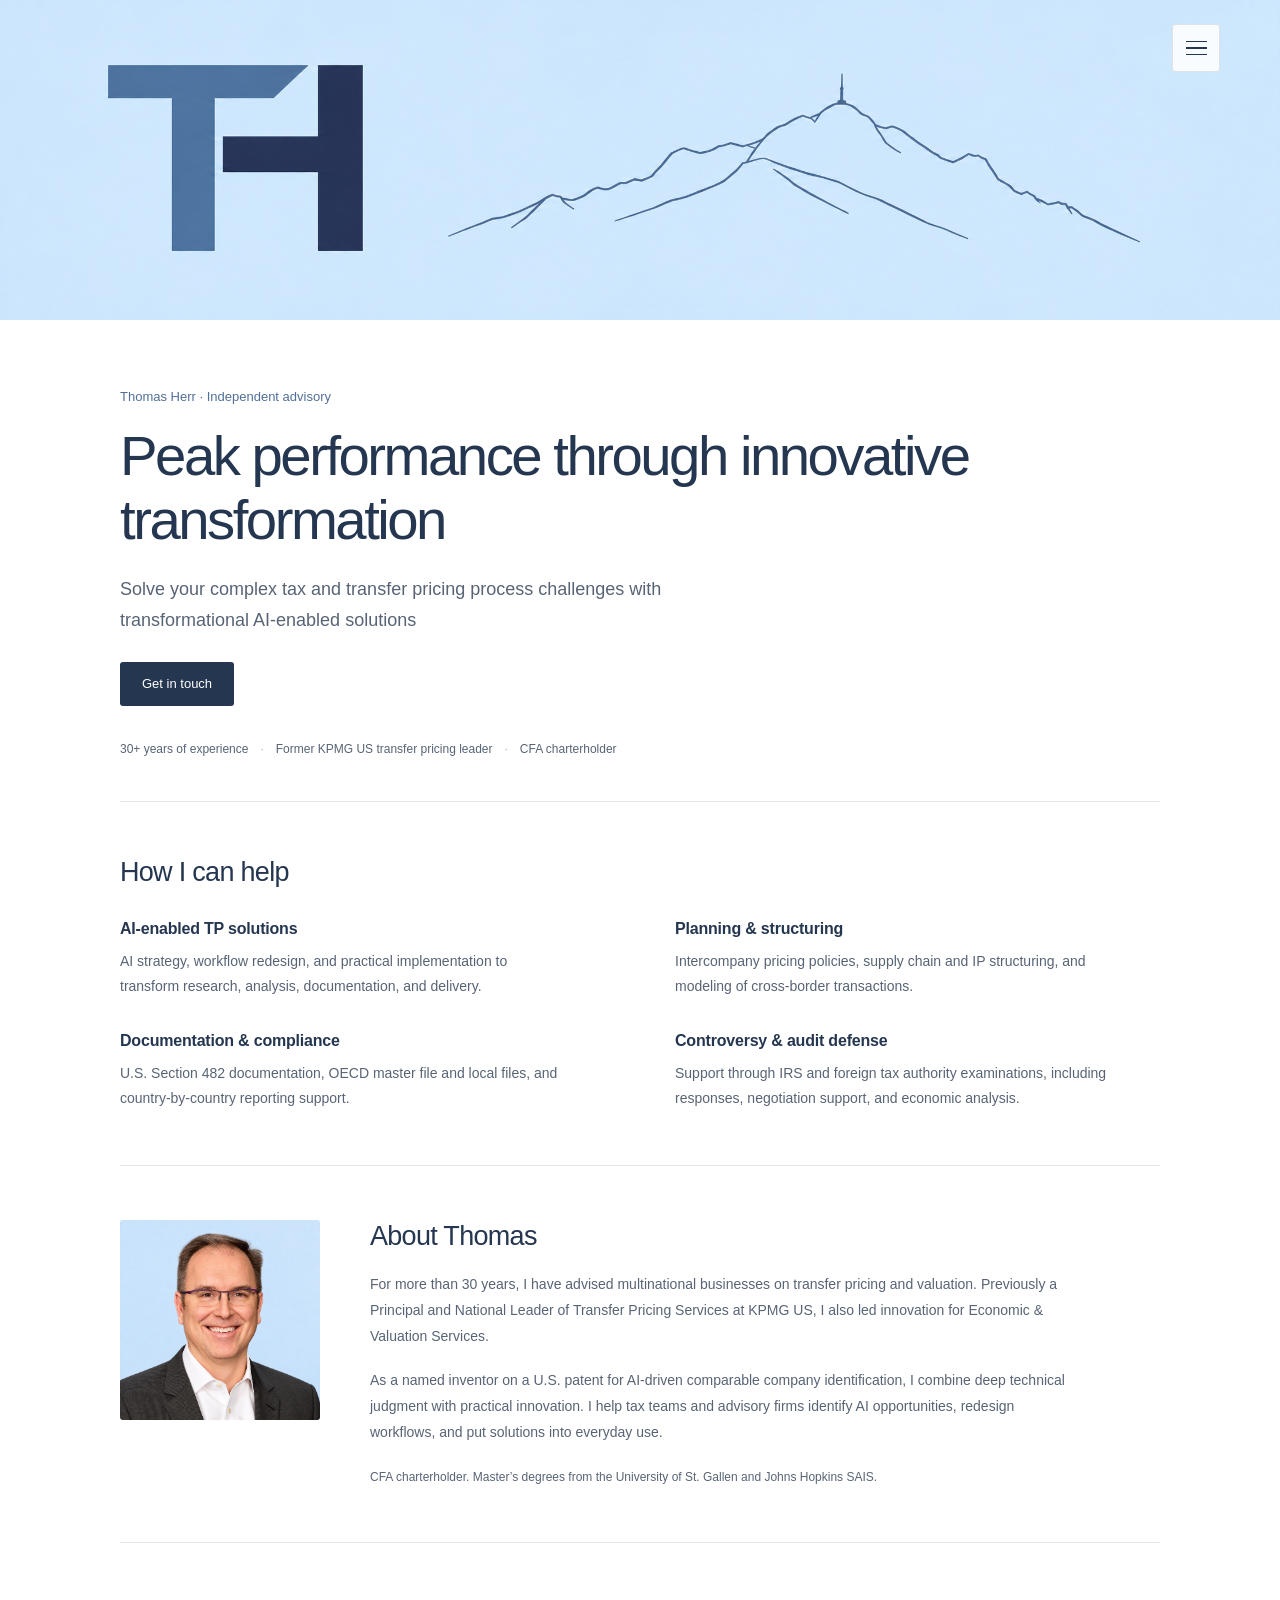
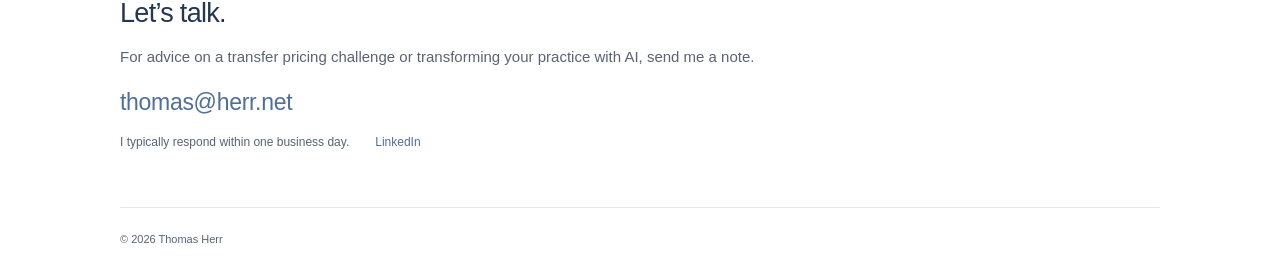
==== index.html @ 172b8a84 "Use a tightly fitted TH logo as the browser favicon" ====
<!doctype html>
<html lang="en">
<head>
  <meta charset="utf-8">
  <meta name="viewport" content="width=device-width, initial-scale=1">
  <meta name="theme-color" content="#ffffff">
  <link rel="canonical" href="https://www.herr.net/">
  <meta name="description" content="Independent transfer pricing advice and AI-enabled TP solutions from Thomas Herr. 30+ years of experience helping businesses solve TP challenges and transform their practices with AI.">
  <title>Thomas Herr — Transfer Pricing & AI-Enabled Transformation</title>
  <link rel="icon" href="favicon.ico?v=20261029-th" sizes="16x16 32x32 48x48">
  <link rel="icon" href="favicon-32.png?v=20261029-th" type="image/png" sizes="32x32">
  <link rel="icon" href="favicon.svg?v=20261029-th" type="image/svg+xml" sizes="any">
  <link rel="preload" href="assets/website-banner.png" as="image">
  <link rel="stylesheet" href="styles.css?v=20261029-santis-draw">
  <script src="script.js?v=20261029-santis-draw" defer></script>
</head>
<body>
<div class="intro-overlay" id="intro-overlay" hidden>
  <div class="intro-background"></div>
  <svg id="intro-scene" aria-hidden="true" focusable="false" xmlns="http://www.w3.org/2000/svg" width="2171" height="724" viewBox="0 0 2171 724" role="img" aria-labelledby="santis-title santis-desc">
  <title id="santis-title">Säntis and the Thomas Herr monogram</title>
  <desc id="santis-desc">The Säntis ridgeline and summit mast, traced from the supplied website banner, alongside the TH monogram.</desc>
  <defs>
    <linearGradient id="santis-steel" gradientUnits="userSpaceOnUse" x1="0" y1="0" x2="1" y2="1" gradientTransform="translate(248 343) scale(597 558)">
      <stop stop-color="#587caa"/><stop offset="1" stop-color="#42628c"/>
    </linearGradient>
    <linearGradient id="santis-navy" gradientUnits="userSpaceOnUse" x1="0" y1="0" x2="1" y2="1" gradientTransform="translate(598 343) scale(409 558)">
      <stop stop-color="#2e4268"/><stop offset="1" stop-color="#233351"/>
    </linearGradient>
  </defs>
  <g id="intro-mountain" fill="none" stroke="#4c6e94" stroke-width="3.5" stroke-linecap="round" stroke-linejoin="round">
    <path id="santis-main" class="intro-ridge" data-ridge="main" pathLength="1" d="M760 491 L800 475 L834 461.5 L852 459 L878 450 L912 433.5 L926 425.5 L934 421.5 L947 424 L970 430 L991 421.5 L999 415 Q1006 410 1011 409 Q1023 414 1031 411 L1049 401.5 L1061 400.5 L1075 394.5 L1088 396.5 L1106 388 L1138 351 L1156 342 L1159 341.5 L1189 349.5 Q1204 347 1219 338 L1230 336 L1238 333 L1261 338 L1270 336.5 L1287 330 L1304 316 L1319 305.5 L1329 302.5 L1350 290.5 L1361 286 L1376 290 L1385 285 L1393 279.5 L1405 271.5 Q1420 262 1428 264 Q1439 264 1446 270.5 L1460 282.5 L1473 288.5 L1486 303.5 L1498 307 L1505 307 L1510 305 L1518 306 L1531 312.5 L1557 332.5 L1580 348 L1597 359 L1616 365 L1643 351 L1653 355 L1659 354 L1672 361.5 L1693 394.5 L1709 403.5 L1721 414.5 L1731 419 L1742 416 L1752 422 L1758 429 L1768 431.5 L1776 437 L1794 433 L1805 436 L1812 444 L1816 441.5 L1820 443.5 L1836 456.5 L1851 462 L1880 477.5 L1932 500.5"/>
    <path id="santis-mast" class="intro-ridge" data-ridge="mast" pathLength="1" d="M1427.5 263 L1427.5 216 M1425.5 240 L1429.5 240 M1424 261 L1431.5 261"/>
    <path id="santis-detail-1" class="intro-ridge" data-ridge="detail-1" pathLength="1" d="M1043 465 L1080 452.5 L1110 442 Q1133 431 1150 427.5 L1180 417.5 L1210 405.5 Q1229 398 1240 386.5 L1250 378 L1260 367 L1270 364.5 Q1287 359 1295 359 Q1304 360 1310 364 L1340 375 L1370 384.5 L1400 392 L1420 398 L1440 408 L1460 418 L1480 425 L1500 433.5 L1530 447.5 L1560 462.5 L1580 471.5 L1600 478 L1620 486.5 L1641 495.5"/>
    <path id="santis-detail-2" class="intro-ridge" data-ridge="detail-2" pathLength="1" d="M867 477 Q889 463 903 449 L920 431 L934 421.5 L949 426 L956 438 L973 446"/>
    <path id="santis-detail-3" class="intro-ridge" data-ridge="detail-3" pathLength="1" d="M1313 377 Q1331 389 1344 400 Q1365 415 1390 427.5 L1410 438 L1438 453"/>
    <path id="santis-detail-4" class="intro-ridge" data-ridge="detail-4" pathLength="1" d="M1484 303 Q1494 320 1503 332 Q1513 342 1527 349 M1266 365 Q1279 342 1297 322 M1376 290 L1383 297 L1391 282 M1805 436 L1816 452"/>
  </g>
  <g id="intro-mark" class="intro-logo">
    <svg x="184" y="201" width="431" height="316" viewBox="248 343 759 558" preserveAspectRatio="none" overflow="visible">
      <path id="santis-t-cap" fill="url(#santis-steel)" d="M248 343 H845 L744 442 H248 Z"/>
      <path id="santis-t-stem" fill="url(#santis-steel)" d="M452 442 H577 V901 H452 Z"/>
      <path id="santis-h-crossbar" fill="url(#santis-navy)" d="M598 557 H868 V666 H598 Z"/>
      <path id="santis-h-upright" fill="url(#santis-navy)" d="M868 343 H1007 V901 H868 Z"/>
    </svg>
  </g>
</svg>
  <button id="skip-intro" type="button">Skip intro</button>
</div>
<div id="site-content">
<a class="skip" href="#main">Skip to content</a>
<header class="site-header" id="top">
  <a class="banner-home" href="#top" aria-label="Thomas Herr — home">
    <img id="site-banner" src="assets/website-banner.png" width="2171" height="724" alt="Thomas Herr TH monogram beside a line drawing of the Säntis ridge" fetchpriority="high">
    <span id="banner-logo-target" aria-hidden="true"></span>
  </a>
  <button id="menu-toggle" class="menu-toggle" aria-label="Open menu" aria-controls="navigation" aria-expanded="false"><span></span><span></span><span></span></button>
  <nav id="navigation" aria-label="Main navigation" hidden><a href="#expertise">Services</a><a href="#about">About</a><a href="#contact">Contact</a></nav>
</header>
<main id="main" class="wrap">
  <section class="hero" aria-labelledby="hero-heading">
    <p class="intro-label">Thomas Herr · Independent advisory</p>
    <h1 id="hero-heading">Peak performance through innovative transformation</h1>
    <p class="hero-intro">Solve your complex tax and transfer pricing process challenges with transformational AI-enabled solutions</p>
    <a class="button" href="mailto:thomas@herr.net">Get in touch</a>
    <p class="credentials">30+ years of experience <span aria-hidden="true">·</span> Former KPMG US transfer pricing leader <span aria-hidden="true">·</span> CFA charterholder</p>
  </section>
  <div id="services" aria-hidden="true"></div>
  <section class="expertise section" id="expertise" aria-labelledby="expertise-heading">
    <h2 id="expertise-heading">How I can help</h2>
    <div class="service-grid">
      <article class="service"><h3>AI-enabled TP solutions</h3><p>AI strategy, workflow redesign, and practical implementation to transform research, analysis, documentation, and delivery.</p></article>
      <article class="service"><h3>Planning & structuring</h3><p>Intercompany pricing policies, supply chain and IP structuring, and modeling of cross-border transactions.</p></article>
      <article class="service"><h3>Documentation & compliance</h3><p>U.S. Section 482 documentation, OECD master file and local files, and country-by-country reporting support.</p></article>
      <article class="service"><h3>Controversy & audit defense</h3><p>Support through IRS and foreign tax authority examinations, including responses, negotiation support, and economic analysis.</p></article>
    </div>
  </section>
  <section class="about section" id="about" aria-labelledby="about-heading">
    <img class="portrait" src="assets/thomas-herr.png" width="1254" height="1254" alt="Thomas Herr" loading="lazy">
    <div class="about-copy">
      <h2 id="about-heading">About Thomas</h2>
      <p>For more than 30 years, I have advised multinational businesses on transfer pricing and valuation. Previously a Principal and National Leader of Transfer Pricing Services at KPMG US, I also led innovation for Economic & Valuation Services.</p>
      <p>As a named inventor on a U.S. patent for AI-driven comparable company identification, I combine deep technical judgment with practical innovation. I help tax teams and advisory firms identify AI opportunities, redesign workflows, and put solutions into everyday use.</p>
      <p class="qualifications">CFA charterholder. Master’s degrees from the University of St. Gallen and Johns Hopkins SAIS.</p>
    </div>
  </section>
  <section class="contact section" id="contact" aria-labelledby="contact-heading">
    <h2 id="contact-heading">Let’s talk.</h2>
    <p>For advice on a transfer pricing challenge or transforming your practice with AI, send me a note.</p>
    <a class="email" href="mailto:thomas@herr.net">thomas@herr.net</a>
    <div class="contact-links"><span>I typically respond within one business day.</span><a href="https://www.linkedin.com/in/thomasherrkpmg/" target="_blank" rel="noopener noreferrer">LinkedIn</a></div>
  </section>
</main>
<footer class="wrap">© 2026 Thomas Herr</footer>
</div>
</body>
</html>
---- styles.css ----
:root {
  --ink: #253650;
  --blue: #516f97;
  --muted: #586475;
  --line: #e4e8ed;
  --font: -apple-system, BlinkMacSystemFont, 'Segoe UI', Arial, sans-serif;
}
* { box-sizing: border-box; }
html { scroll-behavior: smooth; scroll-padding-top: 28px; }
body { margin: 0; background: #fff; color: var(--ink); font: 16px/1.7 var(--font); -webkit-font-smoothing: antialiased; }
a { color: inherit; text-decoration: none; }
a:hover { color: var(--blue); }
button { font: inherit; }
a:focus-visible, button:focus-visible { outline: 3px solid var(--blue); outline-offset: 5px; }
img { display: block; max-width: 100%; }
p, h1, h2, h3 { margin: 0; }
.wrap { width: min(1040px, calc(100% - 96px)); margin-inline: auto; }
.skip { position: fixed; top: -70px; left: 16px; z-index: 100; padding: 10px 18px; color: #fff; background: var(--ink); }
.skip:focus { top: 12px; }
/* Banner and menu */
.site-header { position: relative; background: #cce1f5; }
.banner-home { display: block; position: relative; max-width: 1920px; margin-inline: auto; overflow: hidden; }
#site-banner { width: 100%; height: clamp(180px, 25vw, 360px); object-fit: cover; object-position: center; }
#banner-logo-target { position: absolute; pointer-events: none; }
.menu-toggle { position: absolute; top: 24px; right: max(28px, calc((100vw - 1160px) / 2)); z-index: 30; width: 48px; height: 48px; border: 1px solid #25365020; border-radius: 3px; background: #ffffffda; display: flex; flex-direction: column; align-items: center; justify-content: center; gap: 5px; cursor: pointer; }
.menu-toggle span { width: 21px; height: 1.5px; background: var(--ink); transition: transform .2s, opacity .2s; }
.menu-toggle:hover { background: #fff; }
.menu-toggle[aria-expanded=true] span:nth-child(1) { transform: translateY(6.5px) rotate(45deg); }
.menu-toggle[aria-expanded=true] span:nth-child(2) { opacity: 0; }
.menu-toggle[aria-expanded=true] span:nth-child(3) { transform: translateY(-6.5px) rotate(-45deg); }
#navigation { position: absolute; right: max(28px, calc((100vw - 1160px) / 2)); top: 80px; z-index: 25; width: 220px; padding: 10px; border: 1px solid var(--line); border-radius: 3px; background: #fff; box-shadow: 0 12px 35px #25365014; }
#navigation[hidden] { display: none; }
#navigation a { display: block; padding: 11px 14px; font-size: 14px; border-radius: 2px; }
#navigation a:hover, #navigation a:focus-visible { background: #f0f5fa; color: var(--ink); }
/* Logo introduction */
body.intro-active { overflow: hidden; }
.intro-overlay { position: fixed; inset: 0; z-index: 1000; overflow: hidden; }
.intro-overlay[hidden] { display: none; }
.intro-background { position: absolute; inset: 0; background: radial-gradient(ellipse at center, #d4e8fa, #bed7ef); }
#intro-scene { position: fixed; top: 0; left: 0; display: block; width: 1000px; max-width: none; height: auto; aspect-ratio: 2171 / 724; overflow: visible; transform-origin: 0 0; will-change: transform, opacity; }
#intro-mountain { transform-box: view-box; transform-origin: 0 0; will-change: transform; }
#intro-mark { opacity: 0; will-change: opacity; }
.intro-ridge { stroke-dasharray: 1; stroke-dashoffset: 1; opacity: 0; will-change: stroke-dashoffset, opacity; }
#skip-intro { position: absolute; right: 24px; bottom: 24px; border: 1px solid #25365025; border-radius: 3px; background: #ffffffd9; color: var(--ink); padding: 9px 16px; font-size: 12px; cursor: pointer; }
.hero { padding: 66px 0 42px; border-bottom: 1px solid var(--line); }
.intro-label { font-size: 13px; color: var(--blue); margin-bottom: 16px; }
h1 { font-size: clamp(40px, 4.4vw, 62px); line-height: 1.14; font-weight: 500; letter-spacing: -2.5px; }
.hero-intro { max-width: 650px; font-size: 18px; line-height: 1.7; color: var(--muted); margin-top: 22px; }
.button { display: inline-block; margin-top: 26px; padding: 11px 22px; border-radius: 3px; background: var(--ink); color: #fff; font-size: 13px; font-weight: 500; }
.button:hover { background: var(--blue); color: #fff; }
.credentials { display: flex; flex-wrap: wrap; gap: 6px 12px; margin-top: 33px; font-size: 12px; color: var(--muted); }
.credentials span { color: #a6afbb; }
.section { padding-block: 54px; border-bottom: 1px solid var(--line); }
h2 { font-size: 27px; line-height: 1.25; font-weight: 500; letter-spacing: -.7px; }
.service-grid { display: grid; grid-template-columns: 1fr 1fr; gap: 30px 70px; margin-top: 28px; }
h3 { font-size: 16px; line-height: 1.4; font-weight: 600; letter-spacing: -.2px; }
.service p { margin-top: 9px; max-width: 440px; color: var(--muted); font-size: 14px; line-height: 1.8; }
.about { display: grid; grid-template-columns: 200px 1fr; gap: 50px; align-items: start; }
.portrait { width: 200px; height: auto; aspect-ratio: 1; object-fit: cover; object-position: center top; border-radius: 3px; }
.about-copy p { max-width: 710px; color: var(--muted); font-size: 14px; line-height: 1.85; margin-top: 18px; }
.about-copy .qualifications { font-size: 12px; margin-top: 20px; }
.contact { border-bottom: 0; }
.contact>p { max-width: 650px; margin-top: 14px; color: var(--muted); font-size: 15px; }
.email { display: inline-block; margin-top: 16px; color: var(--blue); font-size: 23px; line-height: 1.4; letter-spacing: -.3px; }
.email:hover, .contact-links a:hover { text-decoration: underline; text-underline-offset: 4px; }
.contact-links { display: flex; flex-wrap: wrap; gap: 10px 26px; margin-top: 14px; font-size: 12px; color: var(--muted); }
.contact-links a { color: var(--blue); }
footer { padding-block: 22px; border-top: 1px solid var(--line); color: var(--muted); font-size: 11px; }
@media(max-width: 800px) {
  .wrap { width: calc(100% - 56px); }
  .hero { padding-top: 48px; }
  h1 { font-size: 46px; letter-spacing: -1.9px; }
  .service-grid { column-gap: 40px; }
  .about { grid-template-columns: 160px 1fr; gap: 32px; }
  .portrait { width: 160px; }
}
@media(max-width: 560px) {
  html { scroll-padding-top: 24px; }
  .wrap { width: calc(100% - 40px); }
  #site-banner { height: auto; }
  .menu-toggle { width: 42px; height: 42px; top: 16px; right: 16px; }
  #navigation { right: 16px; top: 66px; width: min(230px, calc(100vw - 32px)); }
  .hero { padding-block: 38px 32px; }
  .intro-label { font-size: 12px; margin-bottom: 14px; }
  h1 { max-width: 390px; font-size: 40px; line-height: 1.13; letter-spacing: -1.6px; }
  .hero-intro { font-size: 16px; margin-top: 20px; }
  .button { margin-top: 22px; }
  .credentials { display: block; font-size: 11px; line-height: 1.9; margin-top: 25px; }
  .credentials span { margin-inline: 5px; }
  .section { padding-block: 36px; }
  h2 { font-size: 25px; }
  .service-grid { grid-template-columns: 1fr; margin-top: 24px; gap: 25px; }
  .service p { font-size: 14px; margin-top: 7px; }
  .about { display: block; }
  .portrait { width: 130px; margin-bottom: 23px; }
  .about-copy p { font-size: 14px; margin-top: 16px; }
  .contact>p { font-size: 14px; }
  .email { font-size: 22px; }
  .contact-links { display: block; font-size: 11px; }
  .contact-links a { display: inline-block; margin-top: 10px; }
}
@media(prefers-reduced-motion: reduce) { html { scroll-behavior: auto; } .menu-toggle span { transition: none; } }
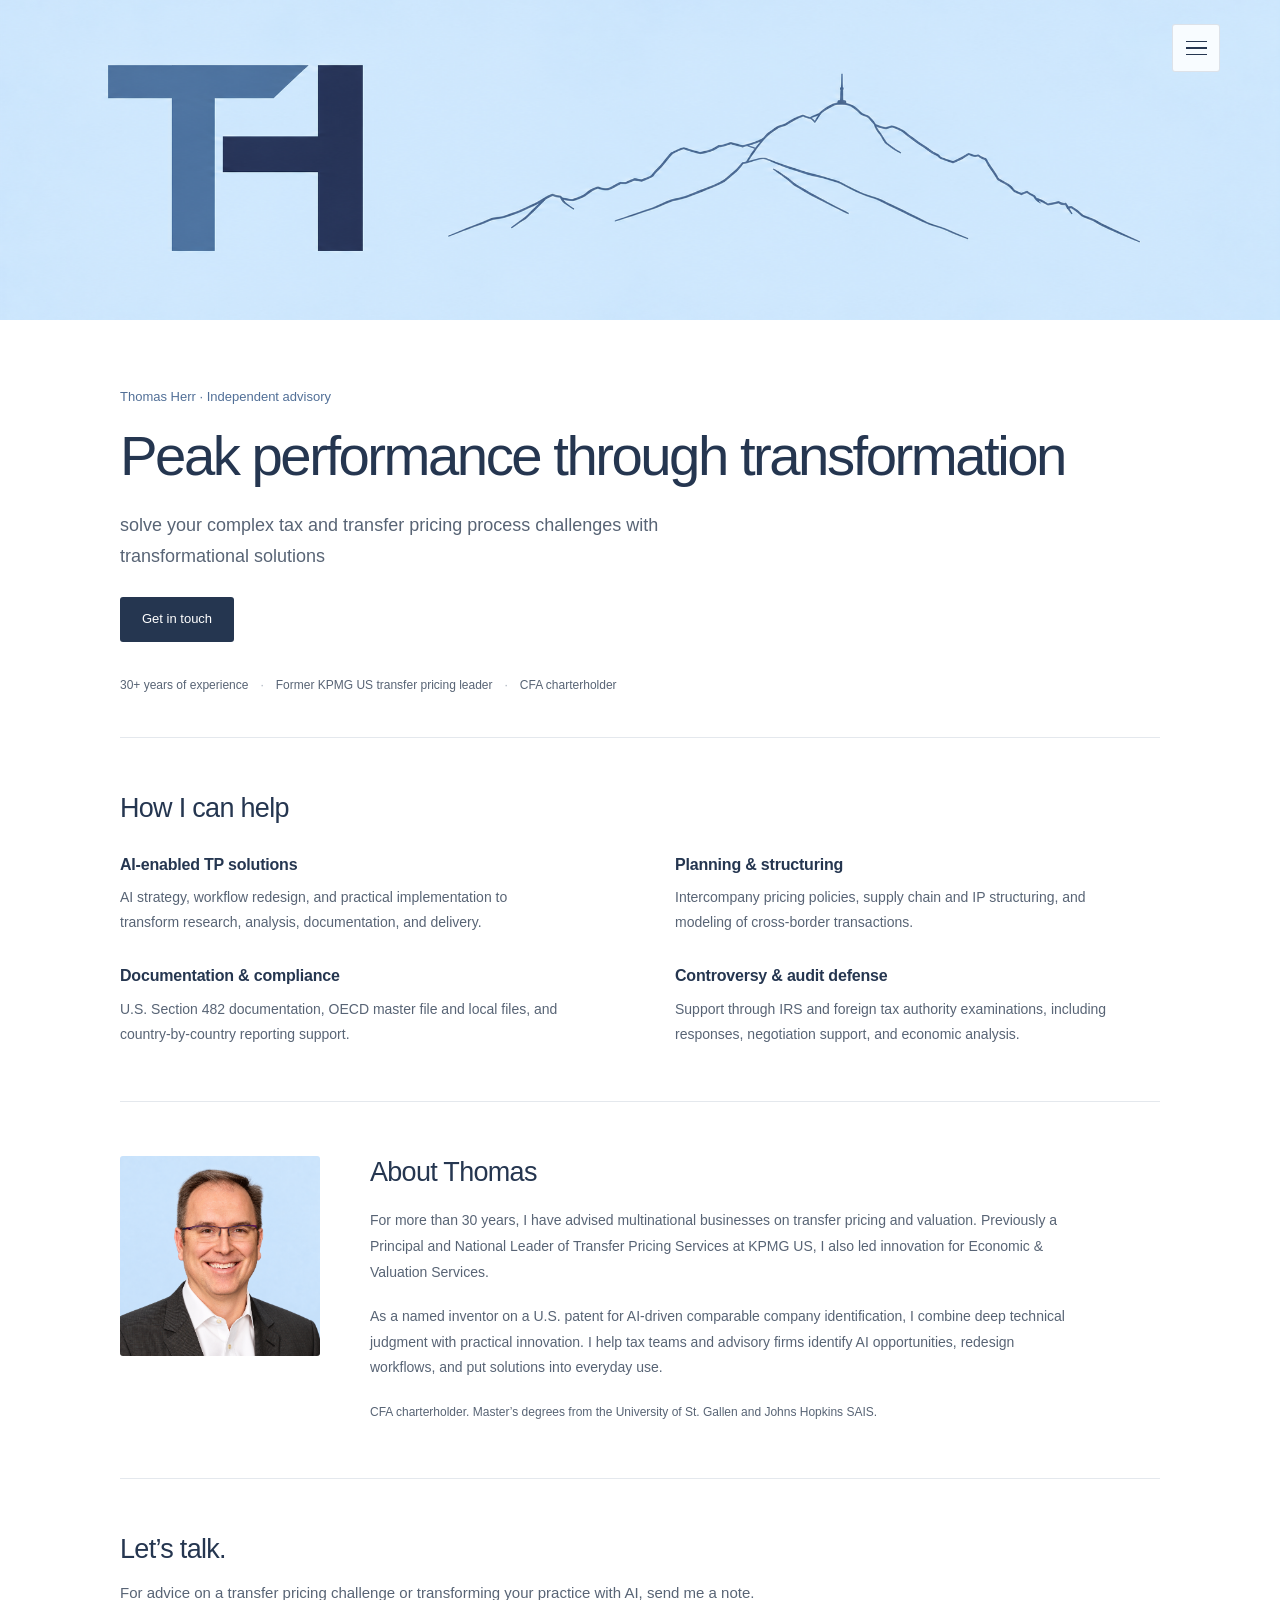
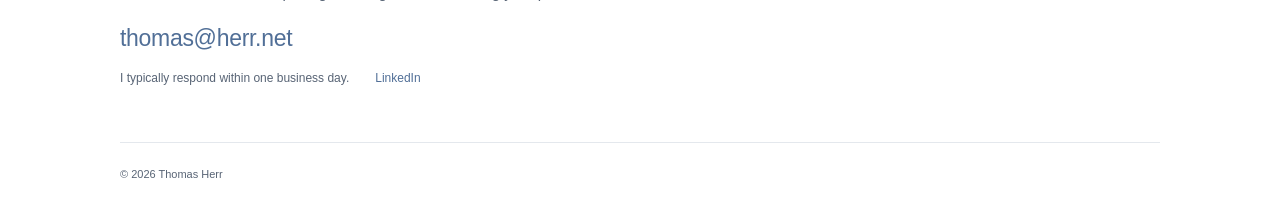
==== commit 387c57b1: "Refine the transformation headline and supporting text" ====
--- a/index.html
+++ b/index.html
@@ -7,9 +7,9 @@
   <link rel="canonical" href="https://www.herr.net/">
   <meta name="description" content="Independent transfer pricing advice and AI-enabled TP solutions from Thomas Herr. 30+ years of experience helping businesses solve TP challenges and transform their practices with AI.">
   <title>Thomas Herr — Transfer Pricing & AI-Enabled Transformation</title>
-  <link rel="icon" href="favicon.ico?v=20261029-th" sizes="16x16 32x32 48x48">
-  <link rel="icon" href="favicon-32.png?v=20261029-th" type="image/png" sizes="32x32">
-  <link rel="icon" href="favicon.svg?v=20261029-th" type="image/svg+xml" sizes="any">
+  <link rel="icon" href="th-tab-icon.svg" type="image/svg+xml" sizes="any">
+  <link rel="icon" href="th-tab-icon-32.png" type="image/png" sizes="32x32">
+  <link rel="icon" href="th-tab-icon.ico" type="image/x-icon" sizes="16x16 32x32 48x48">
   <link rel="preload" href="assets/website-banner.png" as="image">
   <link rel="stylesheet" href="styles.css?v=20261029-santis-draw">
   <script src="script.js?v=20261029-santis-draw" defer></script>
@@ -60,8 +60,8 @@
 <main id="main" class="wrap">
   <section class="hero" aria-labelledby="hero-heading">
     <p class="intro-label">Thomas Herr · Independent advisory</p>
-    <h1 id="hero-heading">Peak performance through innovative transformation</h1>
-    <p class="hero-intro">Solve your complex tax and transfer pricing process challenges with transformational AI-enabled solutions</p>
+    <h1 id="hero-heading">Peak performance through transformation</h1>
+    <p class="hero-intro">solve your complex tax and transfer pricing process challenges with transformational solutions</p>
     <a class="button" href="mailto:thomas@herr.net">Get in touch</a>
     <p class="credentials">30+ years of experience <span aria-hidden="true">·</span> Former KPMG US transfer pricing leader <span aria-hidden="true">·</span> CFA charterholder</p>
   </section>
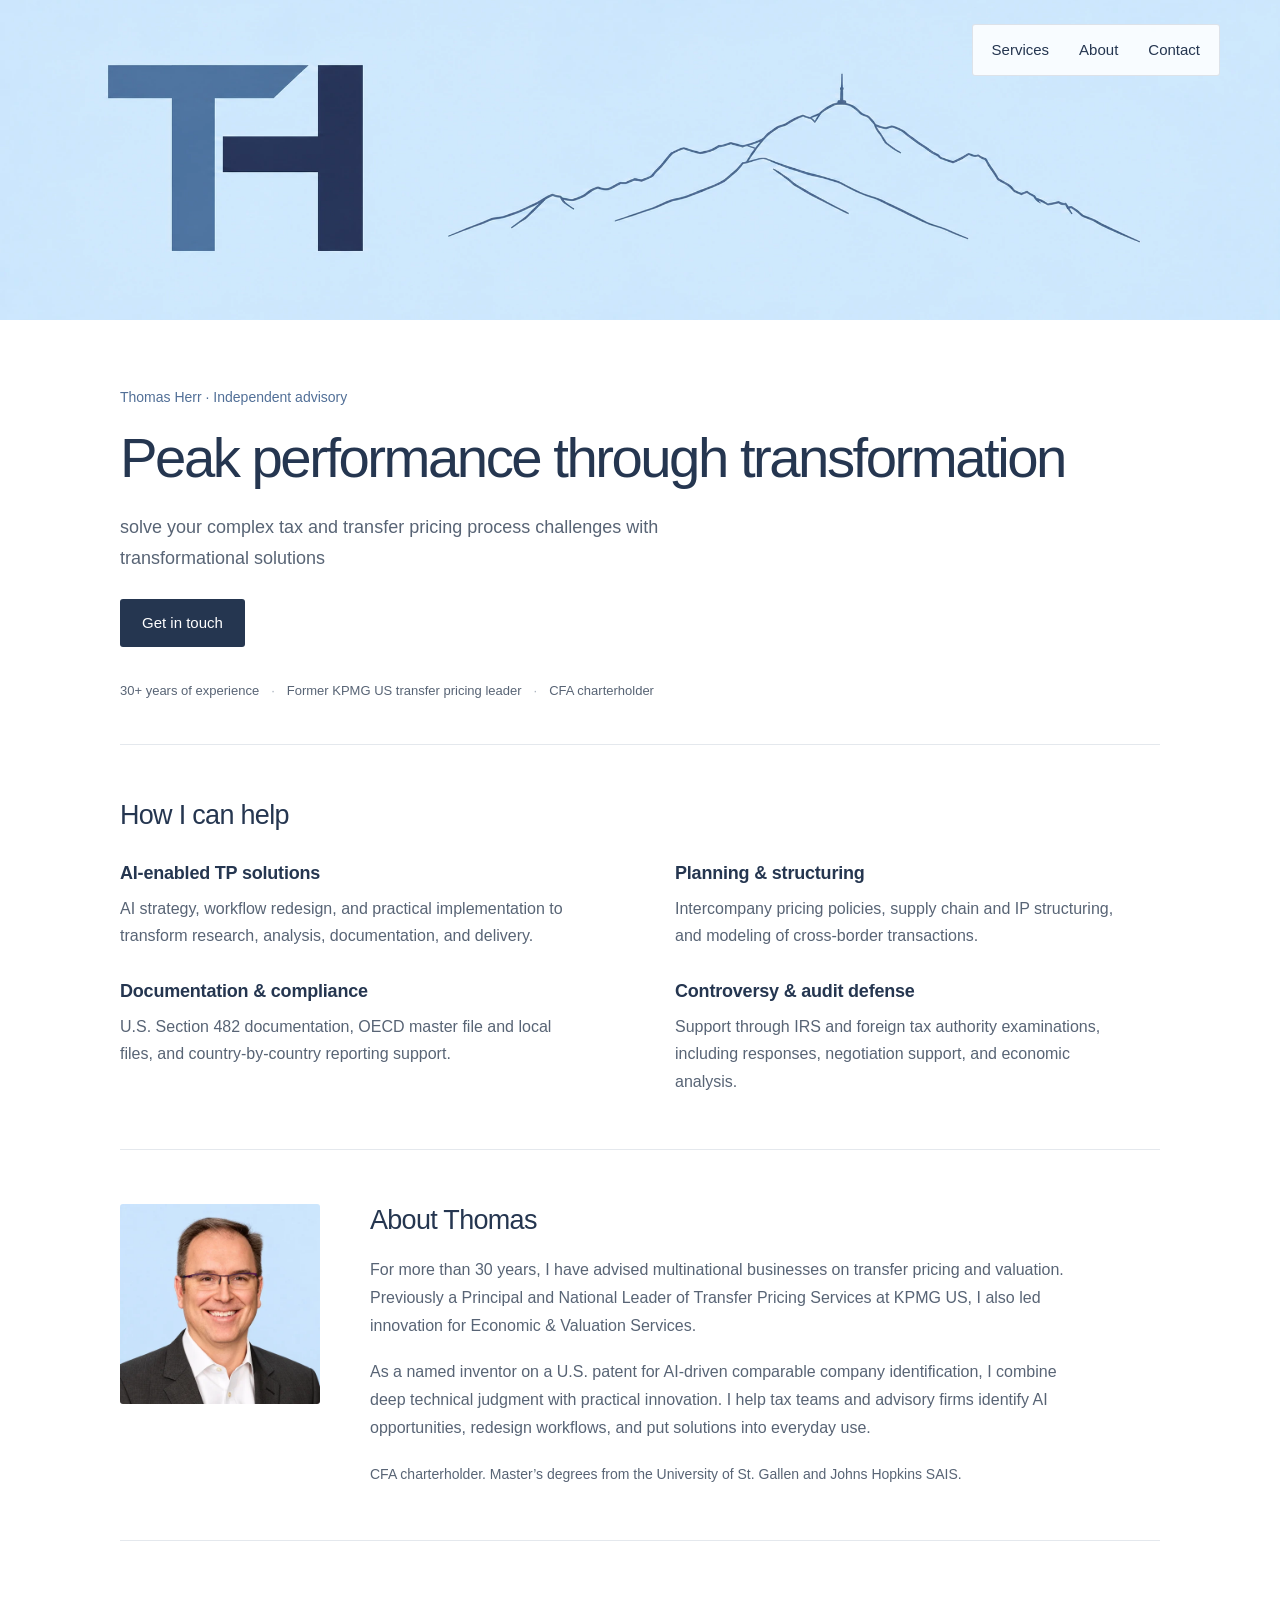
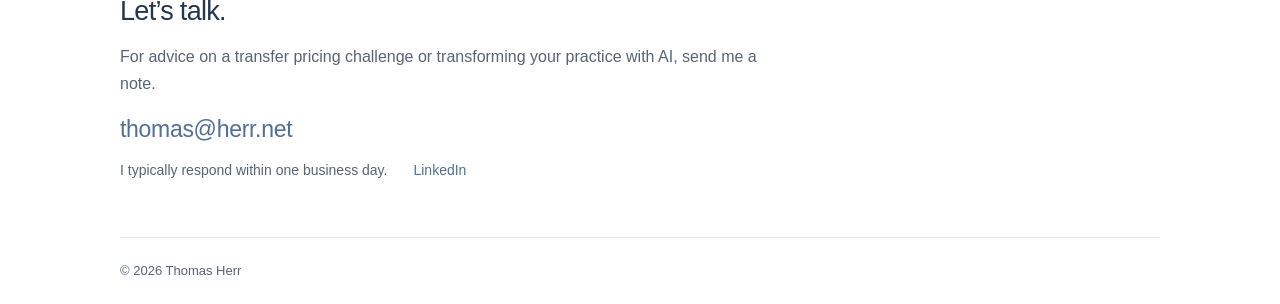
==== commit a42f3034: "Cut page weight, add sharing metadata, shorten intro, inline desktop nav No visible copy changes: bo" ====
--- a/index.html
+++ b/index.html
@@ -7,12 +7,44 @@
   <link rel="canonical" href="https://www.herr.net/">
   <meta name="description" content="Independent transfer pricing advice and AI-enabled TP solutions from Thomas Herr. 30+ years of experience helping businesses solve TP challenges and transform their practices with AI.">
   <title>Thomas Herr — Transfer Pricing & AI-Enabled Transformation</title>
+  <meta property="og:type" content="website">
+  <meta property="og:site_name" content="Thomas Herr">
+  <meta property="og:locale" content="en_US">
+  <meta property="og:url" content="https://www.herr.net/">
+  <meta property="og:title" content="Thomas Herr — Transfer Pricing &amp; AI-Enabled Transformation">
+  <meta property="og:description" content="Independent transfer pricing advice and AI-enabled TP solutions from Thomas Herr. 30+ years of experience helping businesses solve TP challenges and transform their practices with AI.">
+  <meta property="og:image" content="https://www.herr.net/assets/share-image.jpg">
+  <meta property="og:image:type" content="image/jpeg">
+  <meta property="og:image:width" content="1200">
+  <meta property="og:image:height" content="630">
+  <meta property="og:image:alt" content="Thomas Herr TH monogram beside a line drawing of the Säntis ridge">
+  <meta name="twitter:card" content="summary_large_image">
+  <meta name="twitter:title" content="Thomas Herr — Transfer Pricing &amp; AI-Enabled Transformation">
+  <meta name="twitter:description" content="Independent transfer pricing advice and AI-enabled TP solutions from Thomas Herr. 30+ years of experience helping businesses solve TP challenges and transform their practices with AI.">
+  <meta name="twitter:image" content="https://www.herr.net/assets/share-image.jpg">
+  <meta name="twitter:image:alt" content="Thomas Herr TH monogram beside a line drawing of the Säntis ridge">
   <link rel="icon" href="th-tab-icon.svg" type="image/svg+xml" sizes="any">
   <link rel="icon" href="th-tab-icon-32.png" type="image/png" sizes="32x32">
   <link rel="icon" href="th-tab-icon.ico" type="image/x-icon" sizes="16x16 32x32 48x48">
-  <link rel="preload" href="assets/website-banner.png" as="image">
-  <link rel="stylesheet" href="styles.css?v=20261029-santis-draw">
-  <script src="script.js?v=20261029-santis-draw" defer></script>
+  <link rel="preload" href="assets/website-banner.webp" as="image" type="image/webp" fetchpriority="high">
+  <link rel="stylesheet" href="styles.css?v=20261111-perf-meta">
+  <script src="script.js?v=20261111-perf-meta" defer></script>
+  <script type="application/ld+json">
+  {
+    "@context": "https://schema.org",
+    "@type": "Person",
+    "name": "Thomas Herr",
+    "url": "https://www.herr.net/",
+    "image": "https://www.herr.net/assets/thomas-herr.webp",
+    "description": "Independent transfer pricing advice and AI-enabled TP solutions from Thomas Herr. 30+ years of experience helping businesses solve TP challenges and transform their practices with AI.",
+    "knowsAbout": ["Transfer pricing", "Valuation", "AI-enabled transfer pricing solutions"],
+    "alumniOf": [
+      { "@type": "CollegeOrUniversity", "name": "University of St. Gallen" },
+      { "@type": "CollegeOrUniversity", "name": "Johns Hopkins SAIS" }
+    ],
+    "sameAs": ["https://www.linkedin.com/in/thomasherrkpmg/"]
+  }
+  </script>
 </head>
 <body>
 <div class="intro-overlay" id="intro-overlay" hidden>
@@ -51,7 +83,7 @@
 <a class="skip" href="#main">Skip to content</a>
 <header class="site-header" id="top">
   <a class="banner-home" href="#top" aria-label="Thomas Herr — home">
-    <img id="site-banner" src="assets/website-banner.png" width="2171" height="724" alt="Thomas Herr TH monogram beside a line drawing of the Säntis ridge" fetchpriority="high">
+    <img id="site-banner" src="assets/website-banner.webp" width="2171" height="724" alt="Thomas Herr TH monogram beside a line drawing of the Säntis ridge" fetchpriority="high">
     <span id="banner-logo-target" aria-hidden="true"></span>
   </a>
   <button id="menu-toggle" class="menu-toggle" aria-label="Open menu" aria-controls="navigation" aria-expanded="false"><span></span><span></span><span></span></button>
@@ -76,7 +108,7 @@
     </div>
   </section>
   <section class="about section" id="about" aria-labelledby="about-heading">
-    <img class="portrait" src="assets/thomas-herr.png" width="1254" height="1254" alt="Thomas Herr" loading="lazy">
+    <img class="portrait" src="assets/thomas-herr.webp" width="480" height="480" alt="Thomas Herr" loading="lazy" decoding="async">
     <div class="about-copy">
       <h2 id="about-heading">About Thomas</h2>
       <p>For more than 30 years, I have advised multinational businesses on transfer pricing and valuation. Previously a Principal and National Leader of Transfer Pricing Services at KPMG US, I also led innovation for Economic & Valuation Services.</p>
--- a/styles.css
+++ b/styles.css
@@ -30,8 +30,17 @@
 .menu-toggle[aria-expanded=true] span:nth-child(3) { transform: translateY(-6.5px) rotate(-45deg); }
 #navigation { position: absolute; right: max(28px, calc((100vw - 1160px) / 2)); top: 80px; z-index: 25; width: 220px; padding: 10px; border: 1px solid var(--line); border-radius: 3px; background: #fff; box-shadow: 0 12px 35px #25365014; }
 #navigation[hidden] { display: none; }
-#navigation a { display: block; padding: 11px 14px; font-size: 14px; border-radius: 2px; }
+#navigation a { display: block; padding: 11px 14px; font-size: 15px; border-radius: 2px; }
 #navigation a:hover, #navigation a:focus-visible { background: #f0f5fa; color: var(--ink); }
+/* Inline navigation on wider screens; the toggle and dropdown remain below 1000px,
+   where an inline bar would sit on top of the ridge drawing. The capped right offset
+   keeps the bar clear of the summit mast on very wide screens. */
+@media(min-width: 1000px) {
+  .menu-toggle { display: none; }
+  #navigation, #navigation[hidden] { display: flex; gap: 2px; top: 24px; right: clamp(28px, calc((100vw - 1160px) / 2), 140px); width: auto; padding: 5px; border-color: #25365020; background: #ffffffda; box-shadow: none; }
+  #navigation a { padding: 7px 14px; }
+  #navigation a:hover, #navigation a:focus-visible { background: #fff; }
+}
 /* Logo introduction */
 body.intro-active { overflow: hidden; }
 .intro-overlay { position: fixed; inset: 0; z-index: 1000; overflow: hidden; }
@@ -41,31 +50,31 @@
 #intro-mountain { transform-box: view-box; transform-origin: 0 0; will-change: transform; }
 #intro-mark { opacity: 0; will-change: opacity; }
 .intro-ridge { stroke-dasharray: 1; stroke-dashoffset: 1; opacity: 0; will-change: stroke-dashoffset, opacity; }
-#skip-intro { position: absolute; right: 24px; bottom: 24px; border: 1px solid #25365025; border-radius: 3px; background: #ffffffd9; color: var(--ink); padding: 9px 16px; font-size: 12px; cursor: pointer; }
+#skip-intro { position: absolute; right: 24px; bottom: 24px; border: 1px solid #25365025; border-radius: 3px; background: #ffffffd9; color: var(--ink); padding: 9px 16px; font-size: 13px; cursor: pointer; }
 .hero { padding: 66px 0 42px; border-bottom: 1px solid var(--line); }
-.intro-label { font-size: 13px; color: var(--blue); margin-bottom: 16px; }
+.intro-label { font-size: 14px; color: var(--blue); margin-bottom: 16px; }
 h1 { font-size: clamp(40px, 4.4vw, 62px); line-height: 1.14; font-weight: 500; letter-spacing: -2.5px; }
 .hero-intro { max-width: 650px; font-size: 18px; line-height: 1.7; color: var(--muted); margin-top: 22px; }
-.button { display: inline-block; margin-top: 26px; padding: 11px 22px; border-radius: 3px; background: var(--ink); color: #fff; font-size: 13px; font-weight: 500; }
+.button { display: inline-block; margin-top: 26px; padding: 11px 22px; border-radius: 3px; background: var(--ink); color: #fff; font-size: 15px; font-weight: 500; }
 .button:hover { background: var(--blue); color: #fff; }
-.credentials { display: flex; flex-wrap: wrap; gap: 6px 12px; margin-top: 33px; font-size: 12px; color: var(--muted); }
+.credentials { display: flex; flex-wrap: wrap; gap: 6px 12px; margin-top: 33px; font-size: 13px; color: var(--muted); }
 .credentials span { color: #a6afbb; }
 .section { padding-block: 54px; border-bottom: 1px solid var(--line); }
 h2 { font-size: 27px; line-height: 1.25; font-weight: 500; letter-spacing: -.7px; }
 .service-grid { display: grid; grid-template-columns: 1fr 1fr; gap: 30px 70px; margin-top: 28px; }
-h3 { font-size: 16px; line-height: 1.4; font-weight: 600; letter-spacing: -.2px; }
-.service p { margin-top: 9px; max-width: 440px; color: var(--muted); font-size: 14px; line-height: 1.8; }
+h3 { font-size: 18px; line-height: 1.4; font-weight: 600; letter-spacing: -.2px; }
+.service p { margin-top: 9px; max-width: 460px; color: var(--muted); font-size: 16px; line-height: 1.7; }
 .about { display: grid; grid-template-columns: 200px 1fr; gap: 50px; align-items: start; }
 .portrait { width: 200px; height: auto; aspect-ratio: 1; object-fit: cover; object-position: center top; border-radius: 3px; }
-.about-copy p { max-width: 710px; color: var(--muted); font-size: 14px; line-height: 1.85; margin-top: 18px; }
-.about-copy .qualifications { font-size: 12px; margin-top: 20px; }
+.about-copy p { max-width: 710px; color: var(--muted); font-size: 16px; line-height: 1.75; margin-top: 18px; }
+.about-copy .qualifications { font-size: 14px; margin-top: 20px; }
 .contact { border-bottom: 0; }
-.contact>p { max-width: 650px; margin-top: 14px; color: var(--muted); font-size: 15px; }
+.contact>p { max-width: 650px; margin-top: 14px; color: var(--muted); font-size: 16px; }
 .email { display: inline-block; margin-top: 16px; color: var(--blue); font-size: 23px; line-height: 1.4; letter-spacing: -.3px; }
 .email:hover, .contact-links a:hover { text-decoration: underline; text-underline-offset: 4px; }
-.contact-links { display: flex; flex-wrap: wrap; gap: 10px 26px; margin-top: 14px; font-size: 12px; color: var(--muted); }
+.contact-links { display: flex; flex-wrap: wrap; gap: 10px 26px; margin-top: 14px; font-size: 14px; color: var(--muted); }
 .contact-links a { color: var(--blue); }
-footer { padding-block: 22px; border-top: 1px solid var(--line); color: var(--muted); font-size: 11px; }
+footer { padding-block: 22px; border-top: 1px solid var(--line); color: var(--muted); font-size: 13px; }
 @media(max-width: 800px) {
   .wrap { width: calc(100% - 56px); }
   .hero { padding-top: 48px; }
@@ -81,22 +90,22 @@
   .menu-toggle { width: 42px; height: 42px; top: 16px; right: 16px; }
   #navigation { right: 16px; top: 66px; width: min(230px, calc(100vw - 32px)); }
   .hero { padding-block: 38px 32px; }
-  .intro-label { font-size: 12px; margin-bottom: 14px; }
+  .intro-label { font-size: 13px; margin-bottom: 14px; }
   h1 { max-width: 390px; font-size: 40px; line-height: 1.13; letter-spacing: -1.6px; }
   .hero-intro { font-size: 16px; margin-top: 20px; }
   .button { margin-top: 22px; }
-  .credentials { display: block; font-size: 11px; line-height: 1.9; margin-top: 25px; }
+  .credentials { display: block; font-size: 13px; line-height: 1.8; margin-top: 25px; }
   .credentials span { margin-inline: 5px; }
   .section { padding-block: 36px; }
   h2 { font-size: 25px; }
   .service-grid { grid-template-columns: 1fr; margin-top: 24px; gap: 25px; }
-  .service p { font-size: 14px; margin-top: 7px; }
+  .service p { margin-top: 7px; }
   .about { display: block; }
   .portrait { width: 130px; margin-bottom: 23px; }
-  .about-copy p { font-size: 14px; margin-top: 16px; }
-  .contact>p { font-size: 14px; }
+  .about-copy p { margin-top: 16px; }
   .email { font-size: 22px; }
-  .contact-links { display: block; font-size: 11px; }
+  .contact-links { display: block; font-size: 13px; }
+  .contact-links span { display: block; }
   .contact-links a { display: inline-block; margin-top: 10px; }
 }
 @media(prefers-reduced-motion: reduce) { html { scroll-behavior: auto; } .menu-toggle span { transition: none; } }
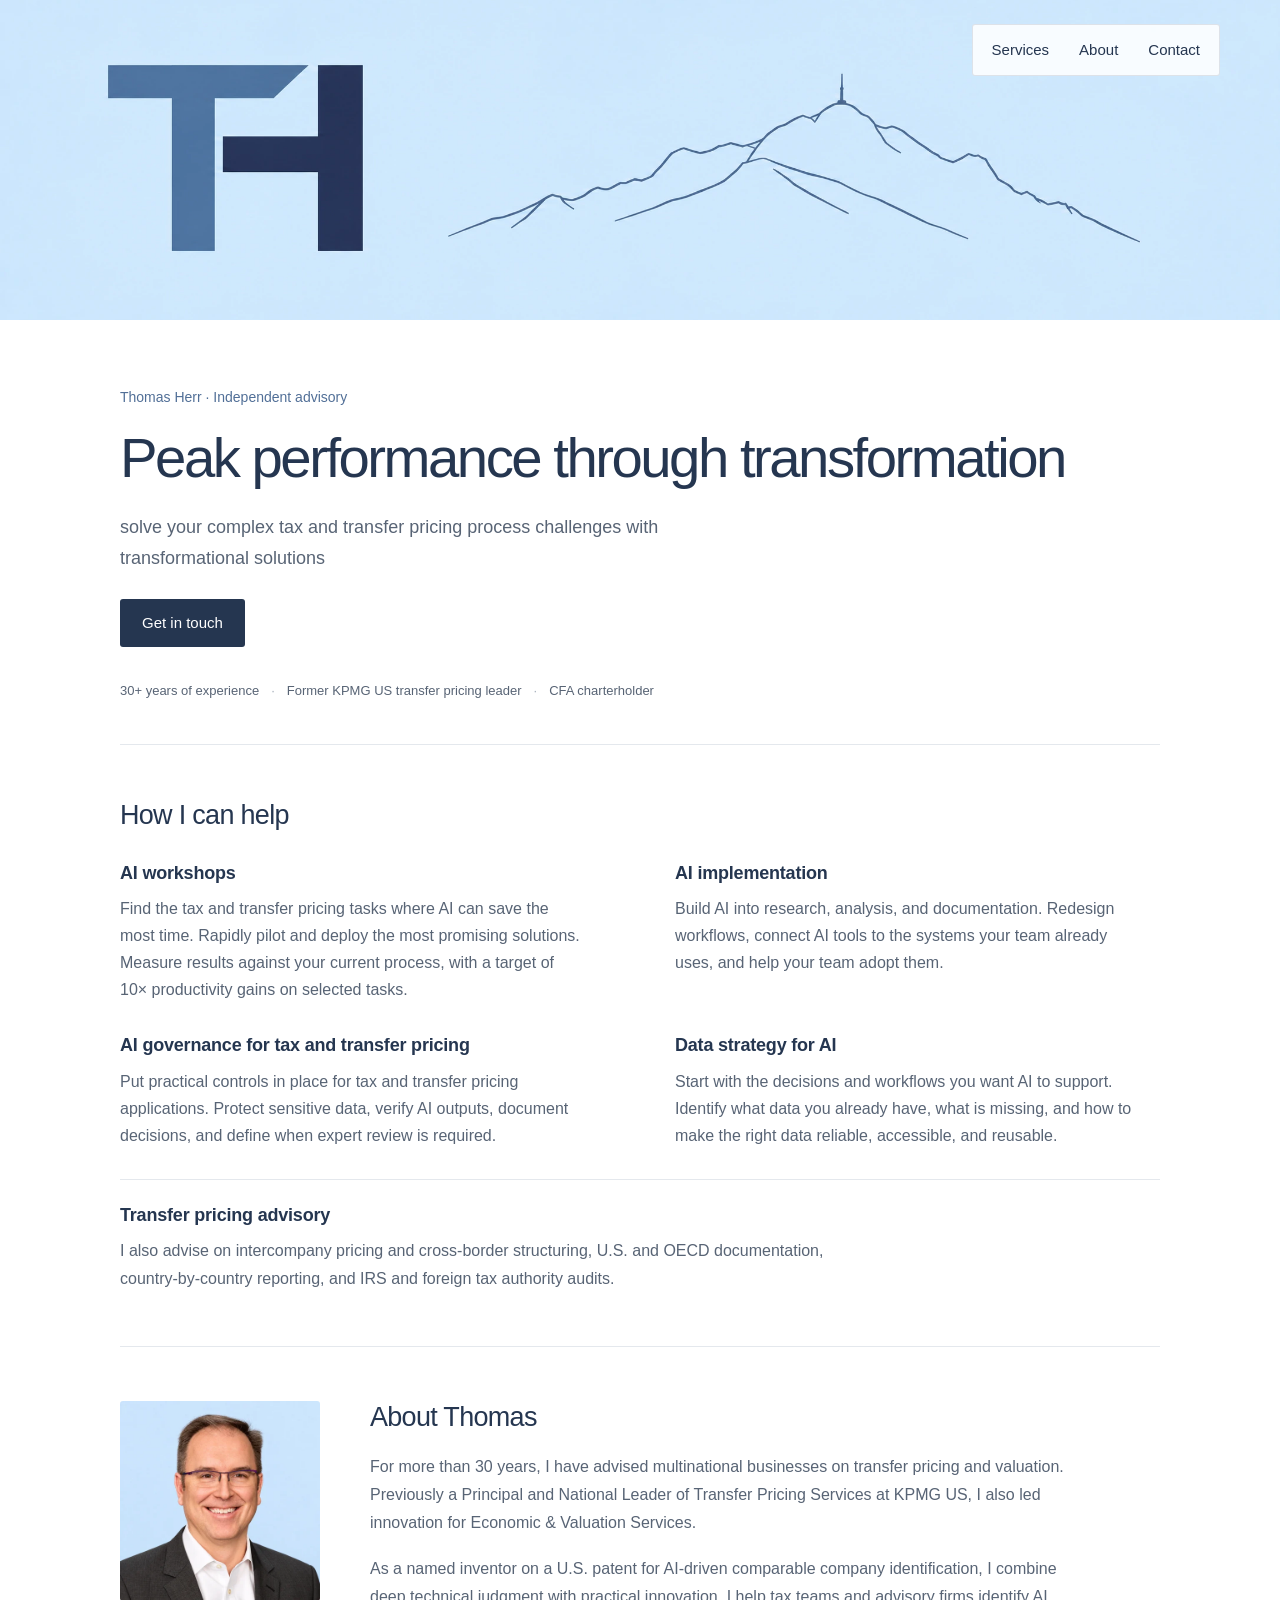
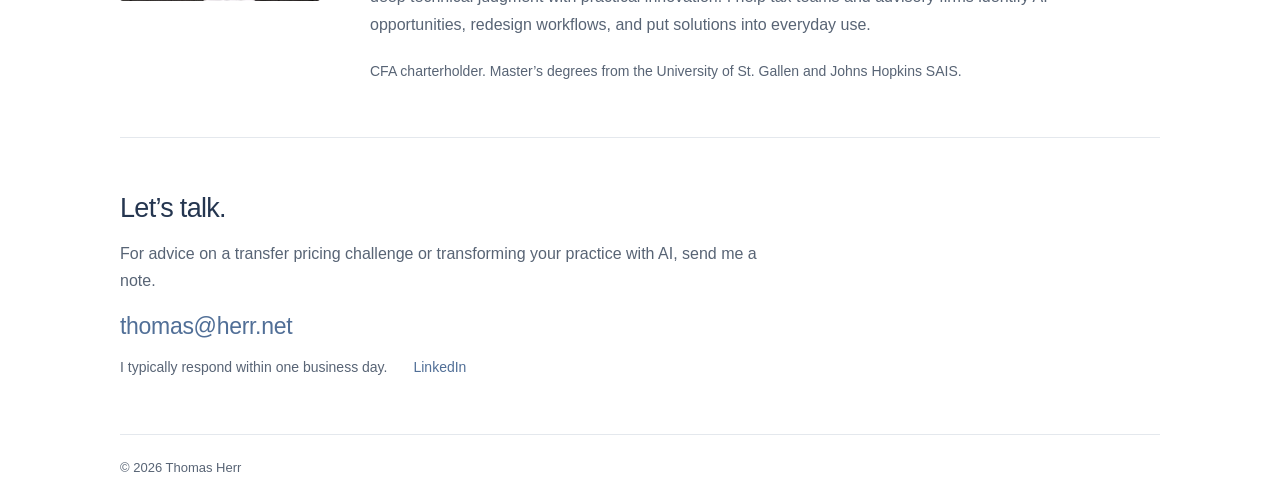
==== commit 1625f2a0: "Lead the services section with AI workshops, governance, and data strategy" ====
--- a/index.html
+++ b/index.html
@@ -27,7 +27,7 @@
   <link rel="icon" href="th-tab-icon-32.png" type="image/png" sizes="32x32">
   <link rel="icon" href="th-tab-icon.ico" type="image/x-icon" sizes="16x16 32x32 48x48">
   <link rel="preload" href="assets/website-banner.webp" as="image" type="image/webp" fetchpriority="high">
-  <link rel="stylesheet" href="styles.css?v=20261111-perf-meta">
+  <link rel="stylesheet" href="styles.css?v=20261115-ai-services">
   <script src="script.js?v=20261111-perf-meta" defer></script>
   <script type="application/ld+json">
   {
@@ -101,11 +101,27 @@
   <section class="expertise section" id="expertise" aria-labelledby="expertise-heading">
     <h2 id="expertise-heading">How I can help</h2>
     <div class="service-grid">
-      <article class="service"><h3>AI-enabled TP solutions</h3><p>AI strategy, workflow redesign, and practical implementation to transform research, analysis, documentation, and delivery.</p></article>
-      <article class="service"><h3>Planning & structuring</h3><p>Intercompany pricing policies, supply chain and IP structuring, and modeling of cross-border transactions.</p></article>
-      <article class="service"><h3>Documentation & compliance</h3><p>U.S. Section 482 documentation, OECD master file and local files, and country-by-country reporting support.</p></article>
-      <article class="service"><h3>Controversy & audit defense</h3><p>Support through IRS and foreign tax authority examinations, including responses, negotiation support, and economic analysis.</p></article>
+      <article class="service">
+        <h3>AI workshops</h3>
+        <p>Find the tax and transfer pricing tasks where AI can save the most time. Rapidly pilot and deploy the most promising solutions. Measure results against your current process, with a target of 10× productivity gains on selected tasks.</p>
+      </article>
+      <article class="service">
+        <h3>AI implementation</h3>
+        <p>Build AI into research, analysis, and documentation. Redesign workflows, connect AI tools to the systems your team already uses, and help your team adopt them.</p>
+      </article>
+      <article class="service">
+        <h3>AI governance for tax and transfer pricing</h3>
+        <p>Put practical controls in place for tax and transfer pricing applications. Protect sensitive data, verify AI outputs, document decisions, and define when expert review is required.</p>
+      </article>
+      <article class="service">
+        <h3>Data strategy for AI</h3>
+        <p>Start with the decisions and workflows you want AI to support. Identify what data you already have, what is missing, and how to make the right data reliable, accessible, and reusable.</p>
+      </article>
     </div>
+    <article class="service service-advisory">
+      <h3>Transfer pricing advisory</h3>
+      <p>I also advise on intercompany pricing and cross-border structuring, U.S. and OECD documentation, country-by-country reporting, and IRS and foreign tax authority audits.</p>
+    </article>
   </section>
   <section class="about section" id="about" aria-labelledby="about-heading">
     <img class="portrait" src="assets/thomas-herr.webp" width="480" height="480" alt="Thomas Herr" loading="lazy" decoding="async">
--- a/styles.css
+++ b/styles.css
@@ -64,6 +64,8 @@
 .service-grid { display: grid; grid-template-columns: 1fr 1fr; gap: 30px 70px; margin-top: 28px; }
 h3 { font-size: 18px; line-height: 1.4; font-weight: 600; letter-spacing: -.2px; }
 .service p { margin-top: 9px; max-width: 460px; color: var(--muted); font-size: 16px; line-height: 1.7; }
+.service-advisory { margin-top: 30px; padding-top: 23px; border-top: 1px solid var(--line); }
+.service-advisory p { max-width: 760px; }
 .about { display: grid; grid-template-columns: 200px 1fr; gap: 50px; align-items: start; }
 .portrait { width: 200px; height: auto; aspect-ratio: 1; object-fit: cover; object-position: center top; border-radius: 3px; }
 .about-copy p { max-width: 710px; color: var(--muted); font-size: 16px; line-height: 1.75; margin-top: 18px; }
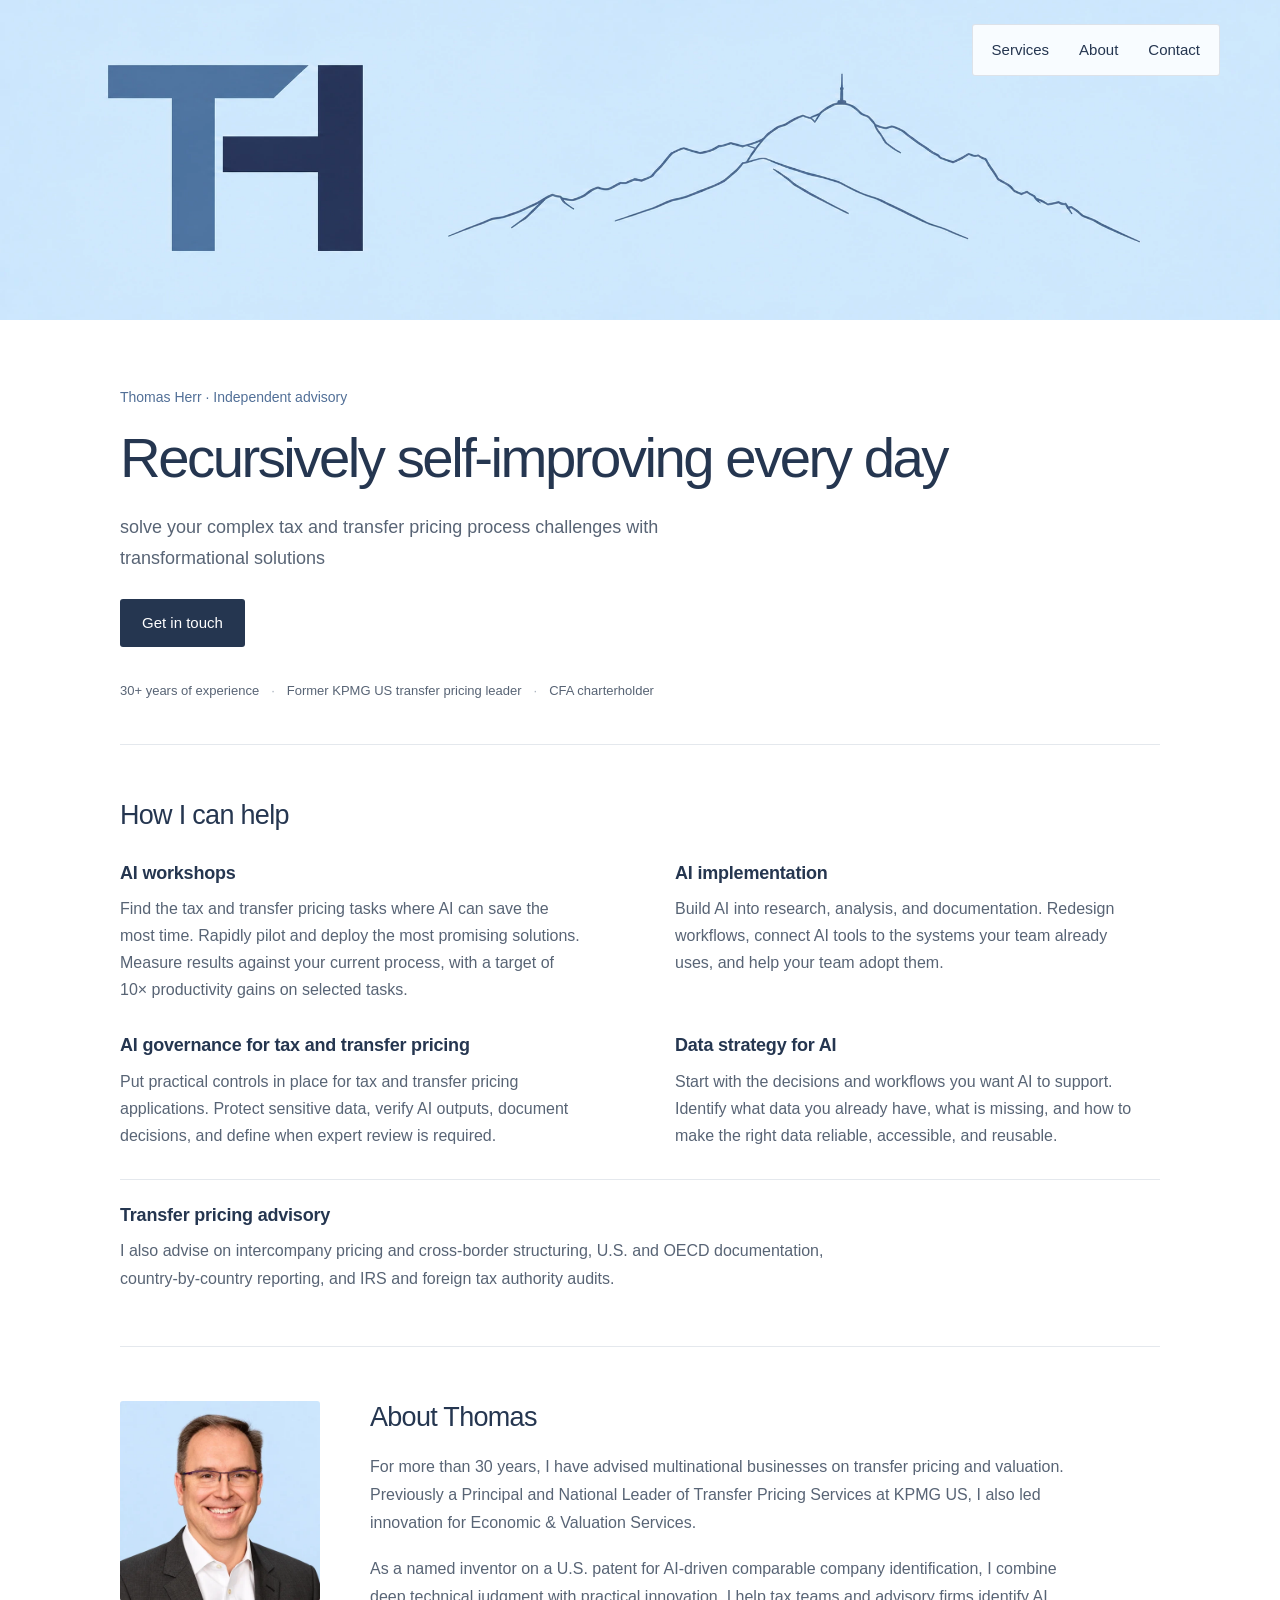
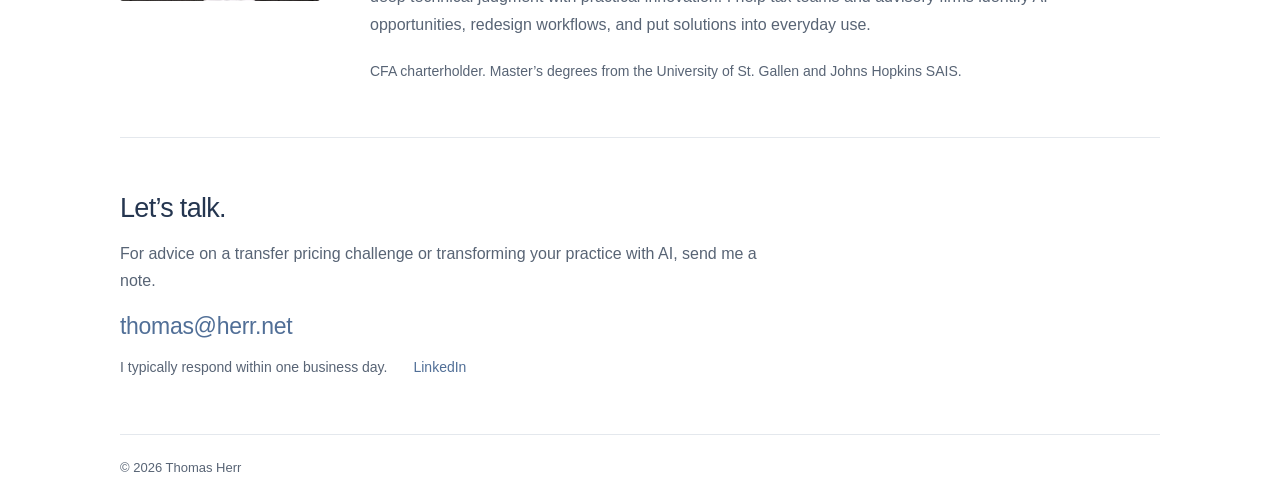
==== commit 5eaa000a: "Update the homepage tagline" ====
--- a/index.html
+++ b/index.html
@@ -92,7 +92,7 @@
 <main id="main" class="wrap">
   <section class="hero" aria-labelledby="hero-heading">
     <p class="intro-label">Thomas Herr · Independent advisory</p>
-    <h1 id="hero-heading">Peak performance through transformation</h1>
+    <h1 id="hero-heading">Recursively self-improving every day</h1>
     <p class="hero-intro">solve your complex tax and transfer pricing process challenges with transformational solutions</p>
     <a class="button" href="mailto:thomas@herr.net">Get in touch</a>
     <p class="credentials">30+ years of experience <span aria-hidden="true">·</span> Former KPMG US transfer pricing leader <span aria-hidden="true">·</span> CFA charterholder</p>
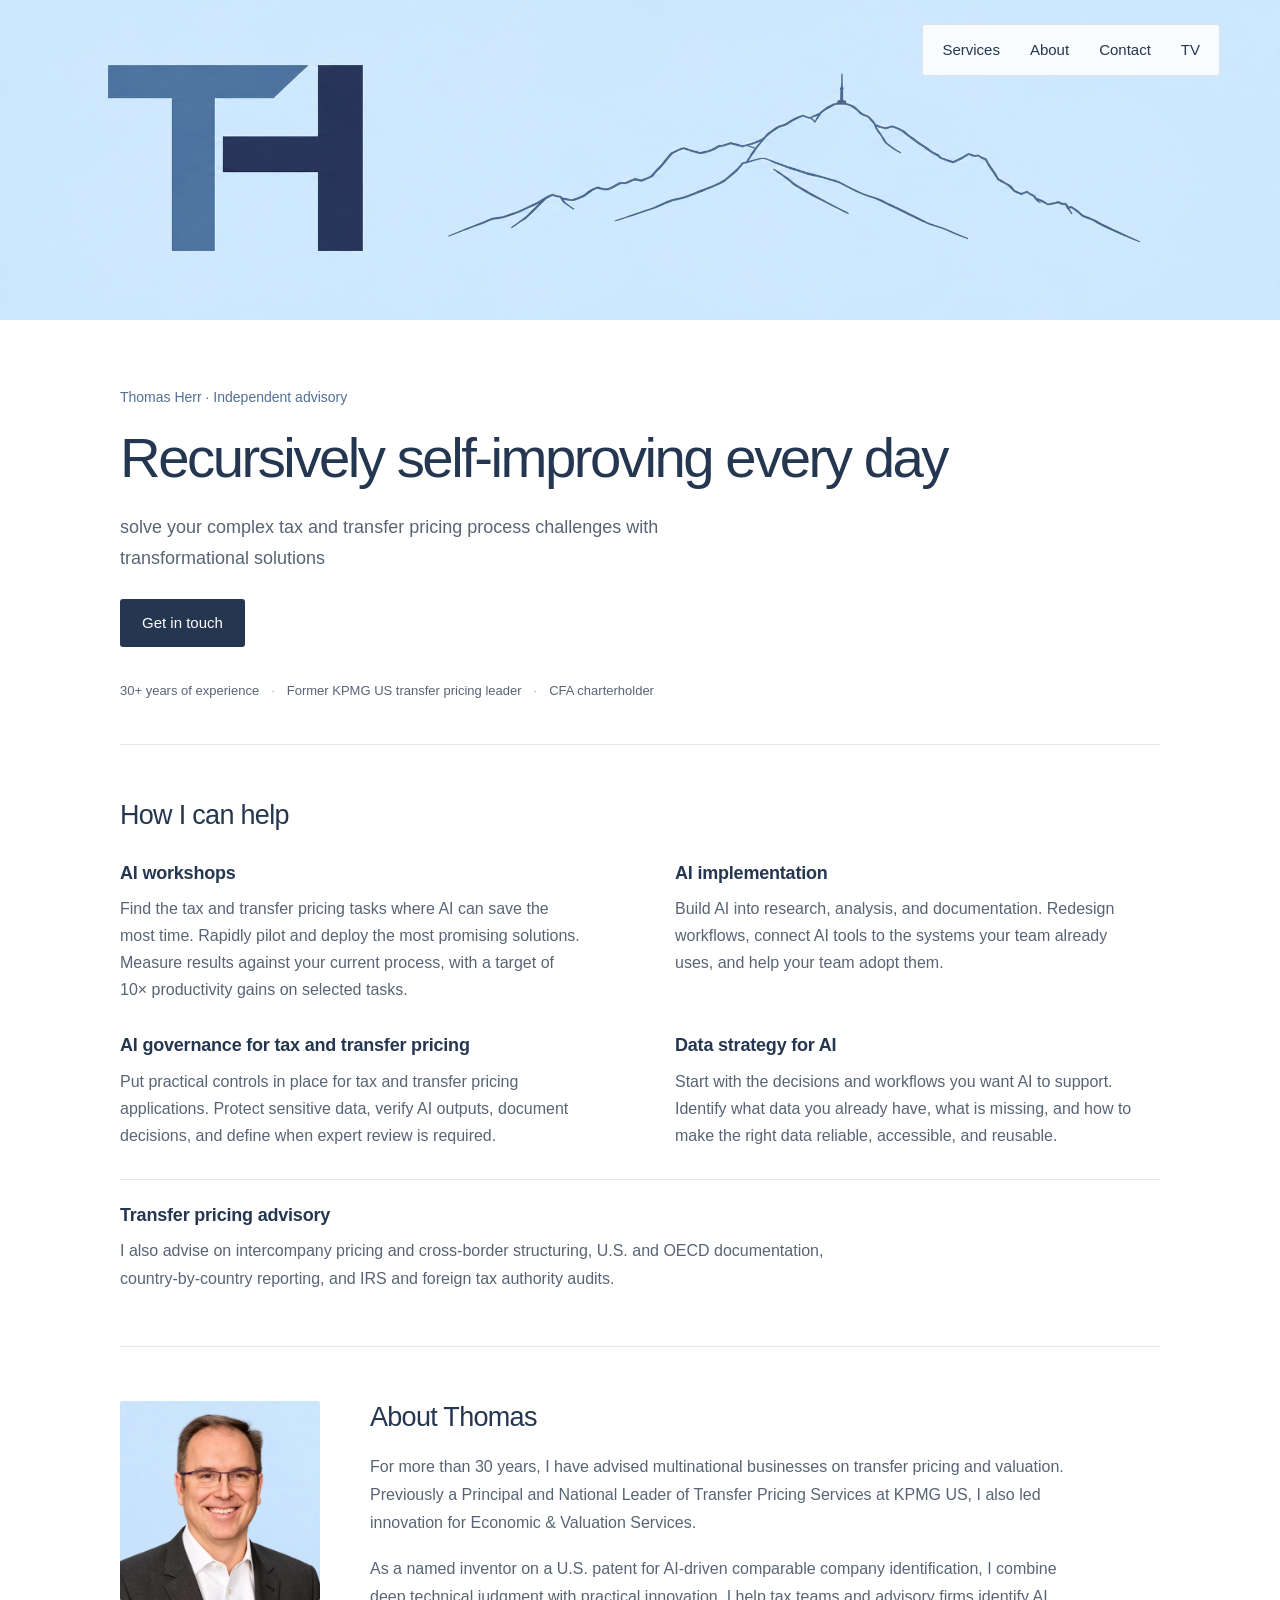
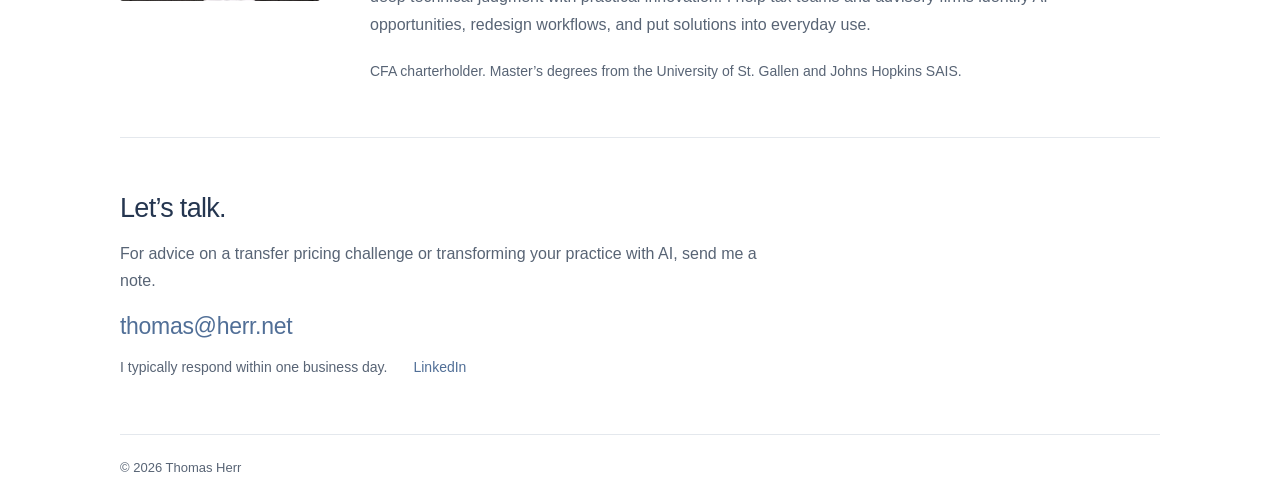
==== commit 5f9dc933: "Show four days of releases and link the TV page from the menu The New Episodes page now covers today" ====
--- a/index.html
+++ b/index.html
@@ -87,7 +87,7 @@
     <span id="banner-logo-target" aria-hidden="true"></span>
   </a>
   <button id="menu-toggle" class="menu-toggle" aria-label="Open menu" aria-controls="navigation" aria-expanded="false"><span></span><span></span><span></span></button>
-  <nav id="navigation" aria-label="Main navigation" hidden><a href="#expertise">Services</a><a href="#about">About</a><a href="#contact">Contact</a></nav>
+  <nav id="navigation" aria-label="Main navigation" hidden><a href="#expertise">Services</a><a href="#about">About</a><a href="#contact">Contact</a><a href="tv/">TV</a></nav>
 </header>
 <main id="main" class="wrap">
   <section class="hero" aria-labelledby="hero-heading">
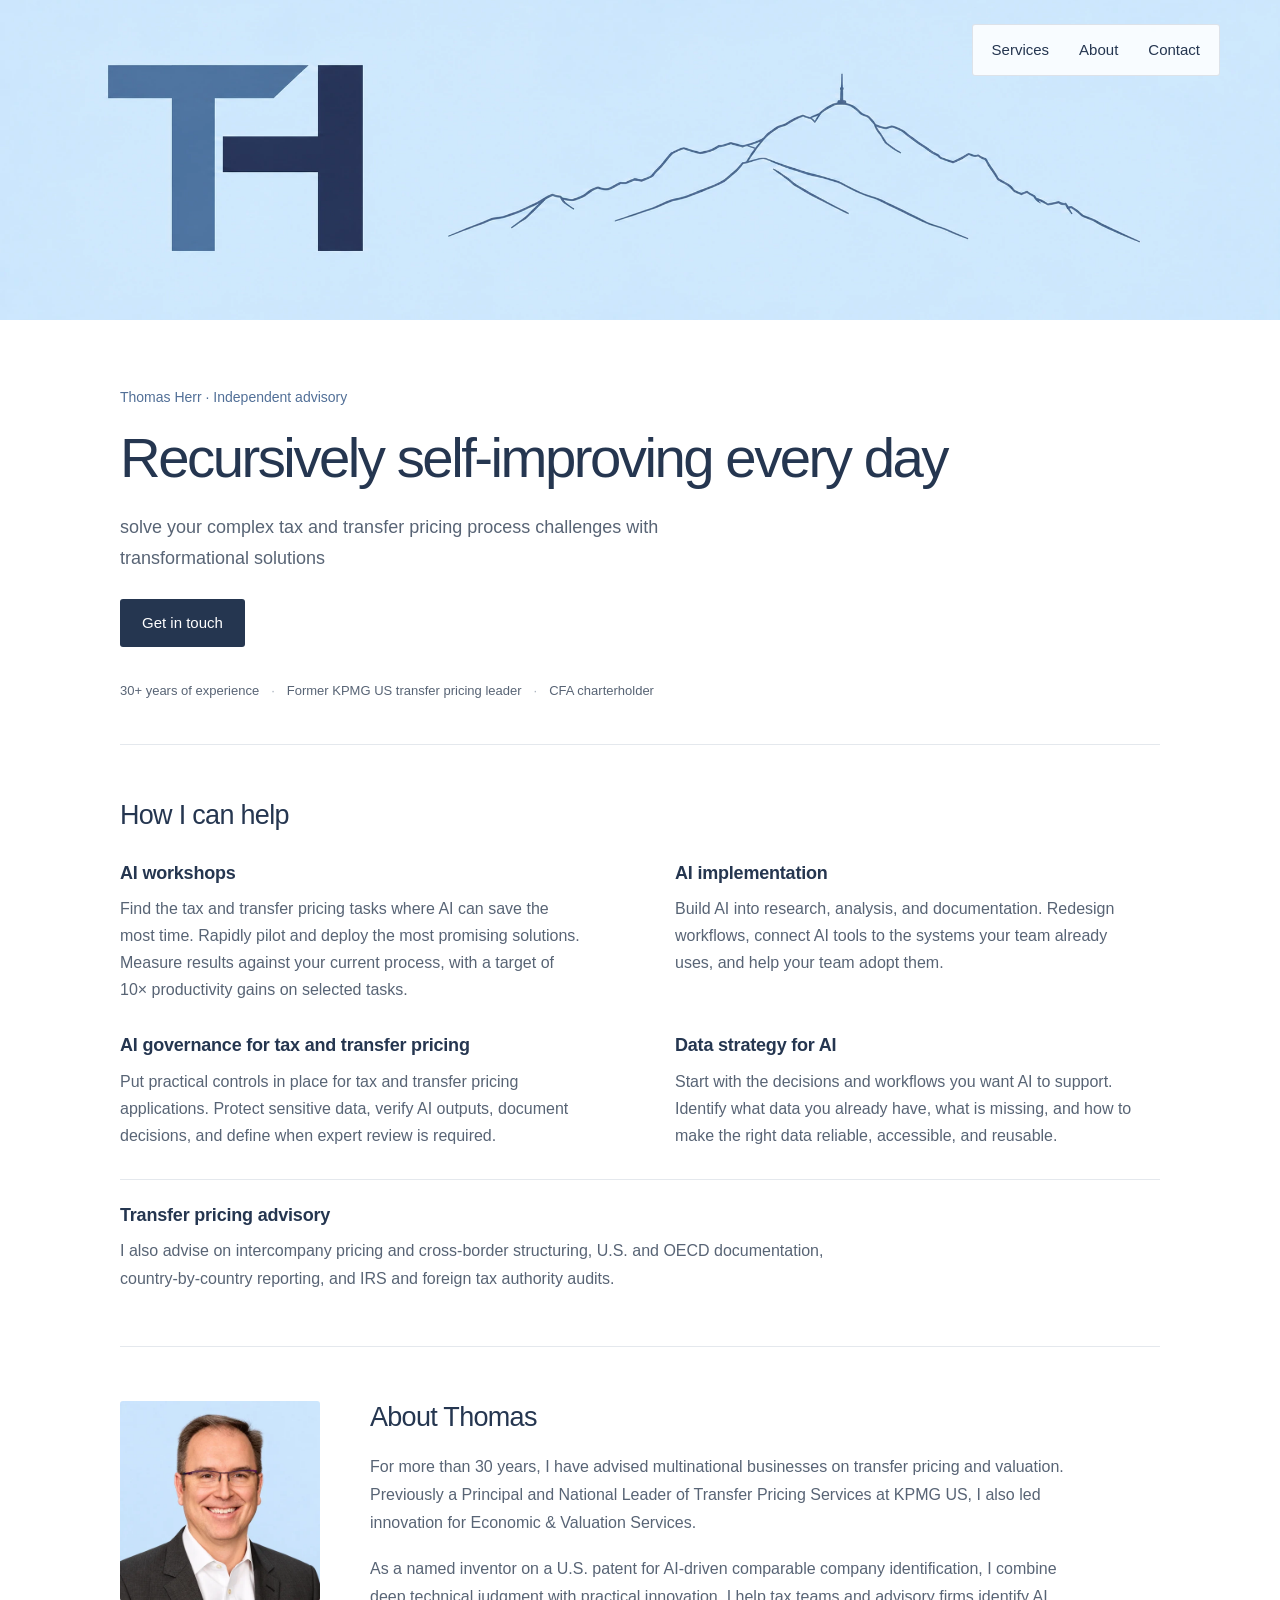
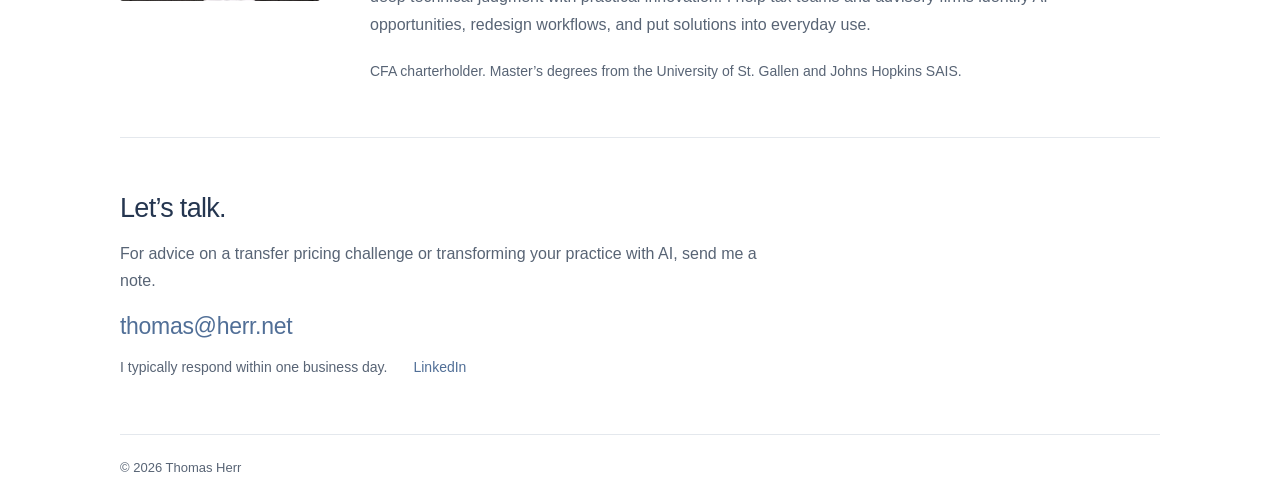
==== commit 80be9060: "Remove the TV link from the site menu The New Episodes page stays reachable by URL only.  Co-Authore" ====
--- a/index.html
+++ b/index.html
@@ -87,7 +87,7 @@
     <span id="banner-logo-target" aria-hidden="true"></span>
   </a>
   <button id="menu-toggle" class="menu-toggle" aria-label="Open menu" aria-controls="navigation" aria-expanded="false"><span></span><span></span><span></span></button>
-  <nav id="navigation" aria-label="Main navigation" hidden><a href="#expertise">Services</a><a href="#about">About</a><a href="#contact">Contact</a><a href="tv/">TV</a></nav>
+  <nav id="navigation" aria-label="Main navigation" hidden><a href="#expertise">Services</a><a href="#about">About</a><a href="#contact">Contact</a></nav>
 </header>
 <main id="main" class="wrap">
   <section class="hero" aria-labelledby="hero-heading">
